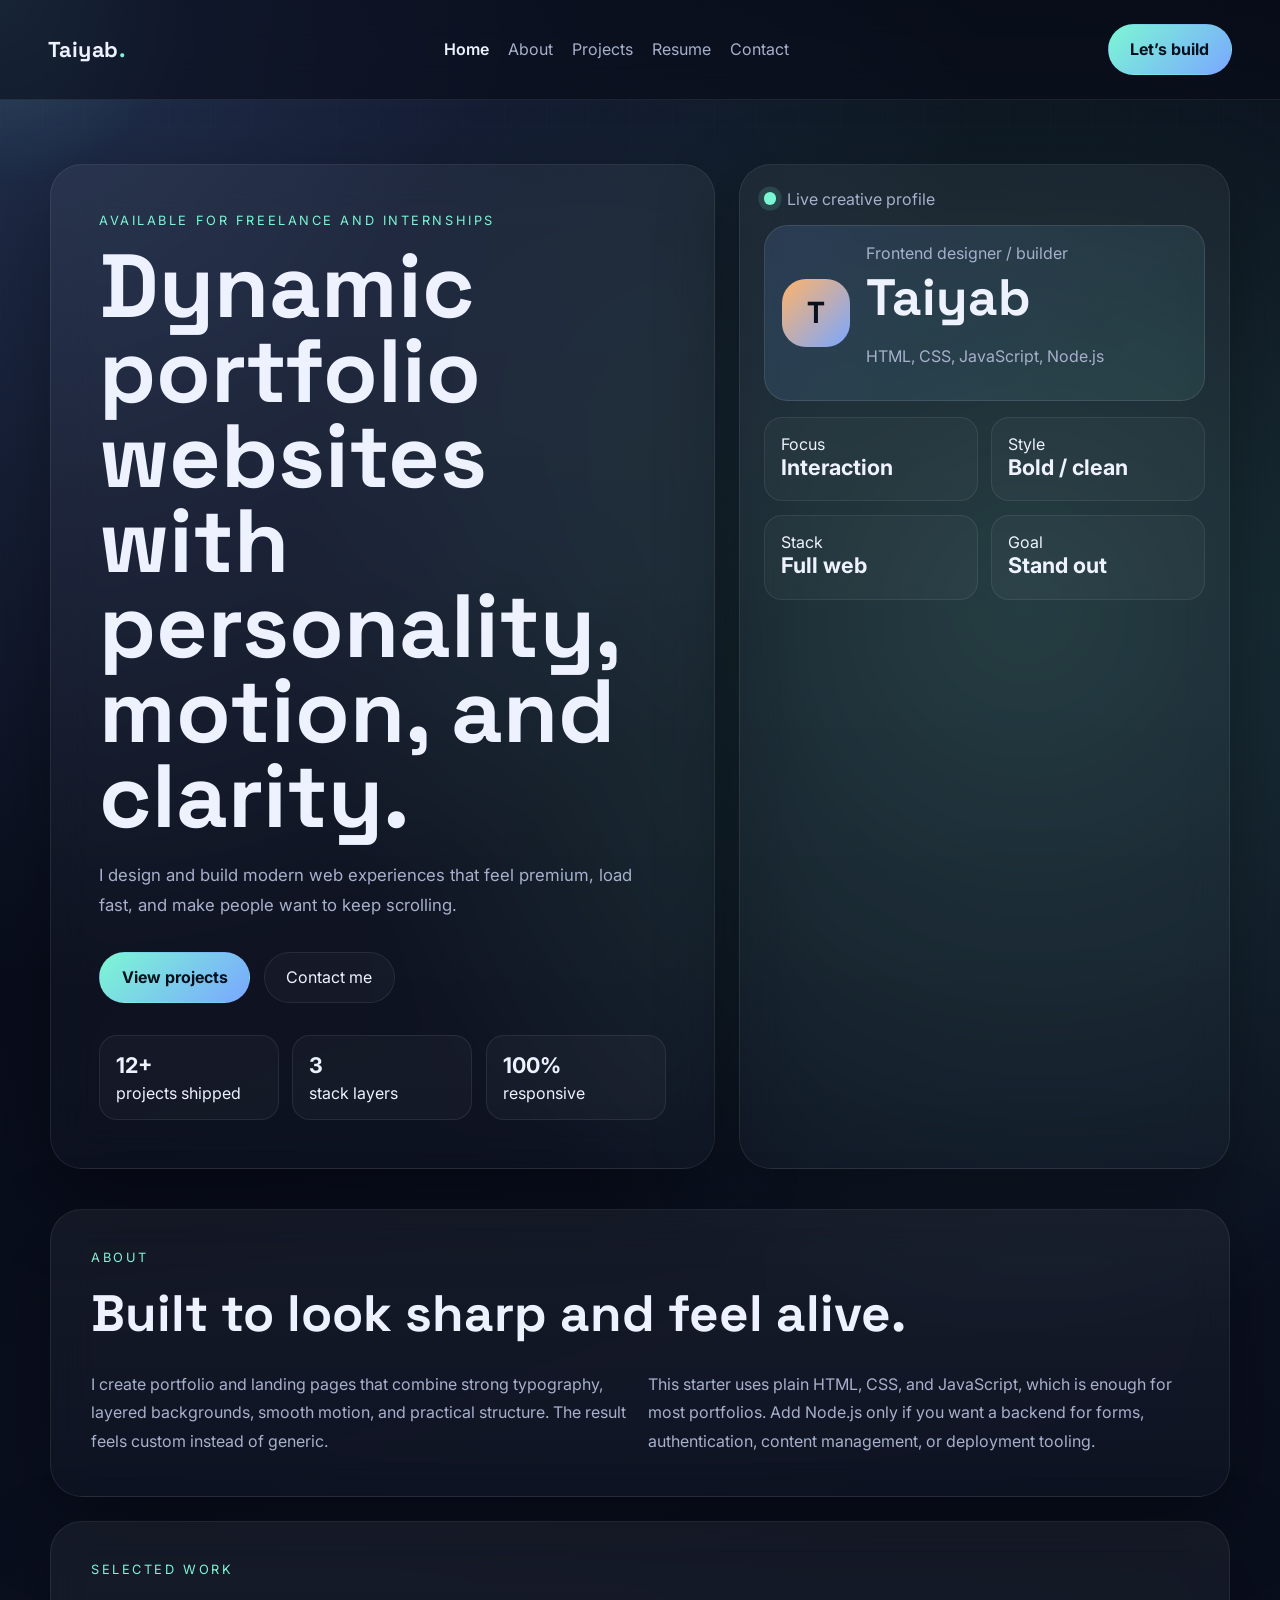
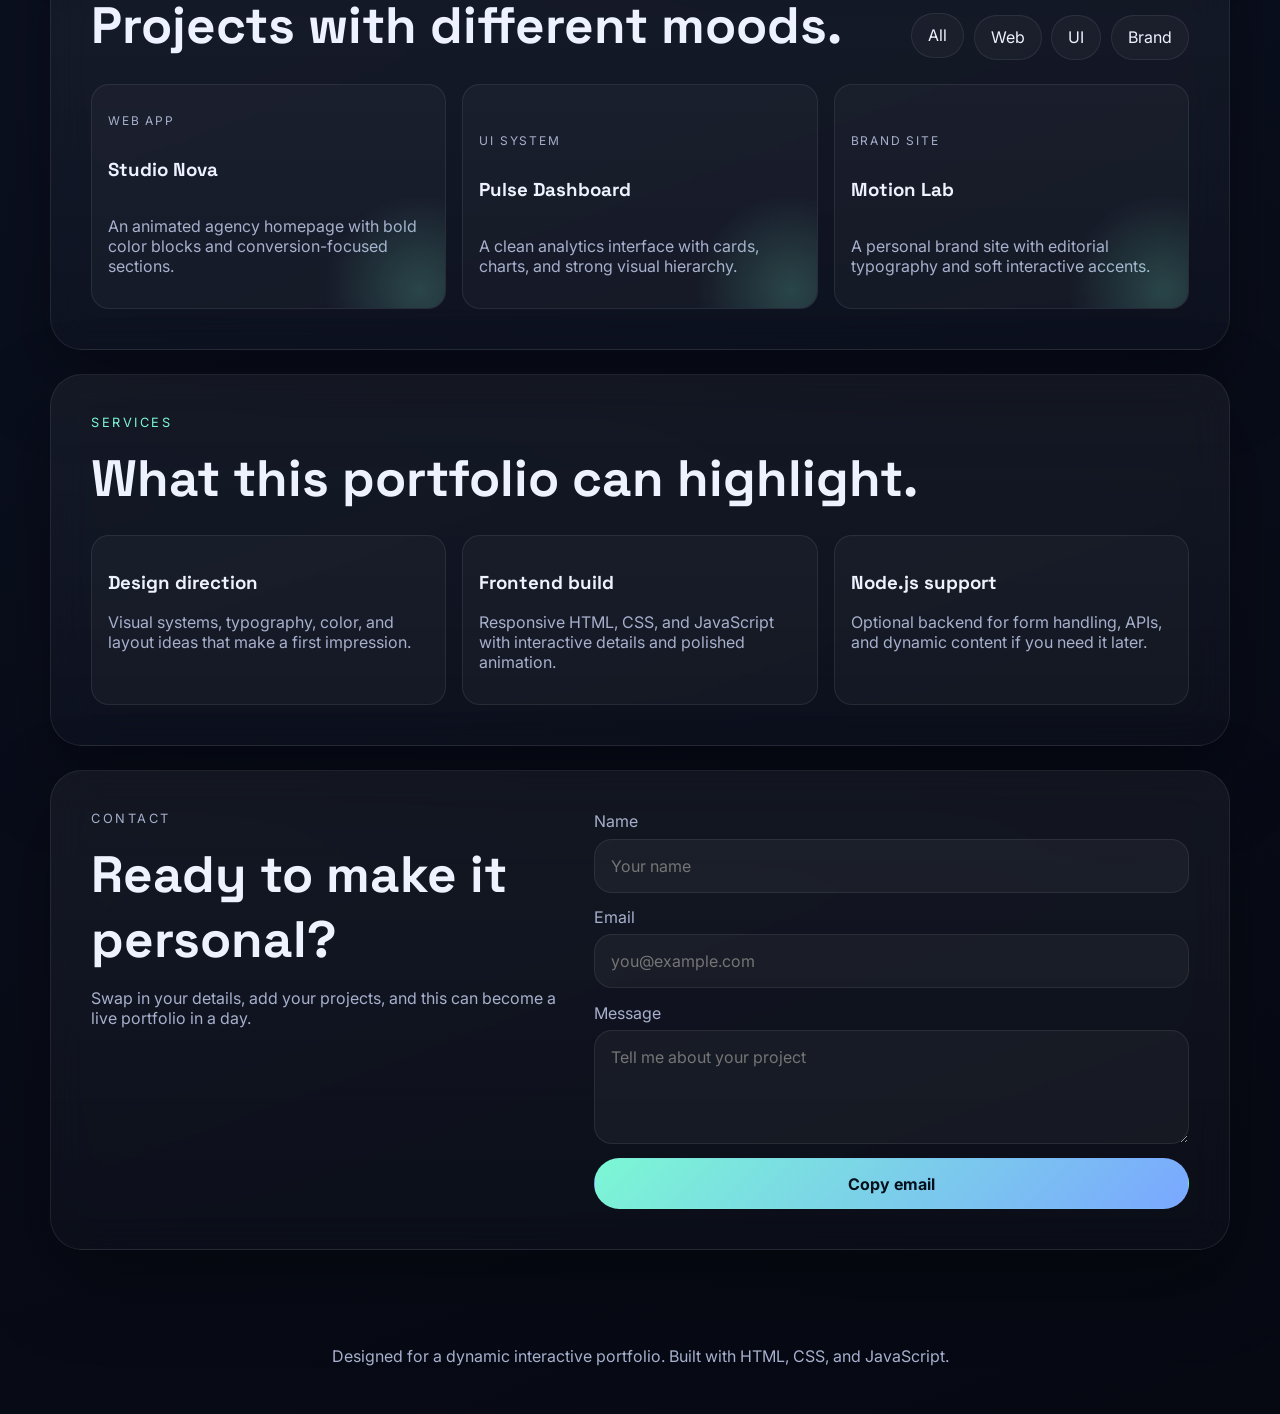
==== index.html @ 10c38002 "Move site files to repository root" ====
<!DOCTYPE html>
<html lang="en">
<head>
    <meta charset="UTF-8">
    <meta name="viewport" content="width=device-width, initial-scale=1.0">
    <meta name="theme-color" content="#0b1020">
    <meta name="description" content="A dynamic interactive portfolio website template built with HTML, CSS, and JavaScript.">
    <title>Taiyab | Creative Portfolio</title>
    <link rel="stylesheet" href="style.css">
</head>
<body>
    <div class="cursor-glow" aria-hidden="true"></div>

    <header class="site-header">
        <a class="brand" href="#home">Taiyab<span>.</span></a>
        <nav class="site-nav" aria-label="Primary">
            <a href="index.html" aria-current="page">Home</a>
            <a href="about.html">About</a>
            <a href="projects.html">Projects</a>
            <a href="resume.html">Resume</a>
            <a href="contact.html">Contact</a>
        </nav>
        <a class="header-cta" href="contact.html">Let’s build</a>
    </header>

    <main>
        <section class="hero" id="home">
            <div class="hero-copy reveal">
                <p class="eyebrow">Available for freelance and internships</p>
                <h1>Dynamic portfolio websites with personality, motion, and clarity.</h1>
                <p class="lead">I design and build modern web experiences that feel premium, load fast, and make people want to keep scrolling.</p>
                <div class="hero-actions">
                    <a class="button button-primary" href="#work">View projects</a>
                    <a class="button button-secondary" href="#contact">Contact me</a>
                </div>
                <ul class="quick-stats">
                    <li><strong>12+</strong><span>projects shipped</span></li>
                    <li><strong>3</strong><span>stack layers</span></li>
                    <li><strong>100%</strong><span>responsive</span></li>
                </ul>
            </div>
            <div class="hero-panel reveal">
                <div class="panel-top">
                    <span class="status-dot"></span>
                    <span>Live creative profile</span>
                </div>
                <div class="profile-card">
                    <div class="profile-avatar">T</div>
                    <div>
                        <p class="profile-role">Frontend designer / builder</p>
                        <h2>Taiyab</h2>
                        <p class="profile-note">HTML, CSS, JavaScript, Node.js</p>
                    </div>
                </div>
                <div class="mini-grid">
                    <article>
                        <span>Focus</span>
                        <strong>Interaction</strong>
                    </article>
                    <article>
                        <span>Style</span>
                        <strong>Bold / clean</strong>
                    </article>
                    <article>
                        <span>Stack</span>
                        <strong>Full web</strong>
                    </article>
                    <article>
                        <span>Goal</span>
                        <strong>Stand out</strong>
                    </article>
                </div>
            </div>
        </section>

        <section class="section reveal" id="about">
            <div class="section-heading">
                <p class="eyebrow">About</p>
                <h2>Built to look sharp and feel alive.</h2>
            </div>
            <div class="about-grid">
                <p>I create portfolio and landing pages that combine strong typography, layered backgrounds, smooth motion, and practical structure. The result feels custom instead of generic.</p>
                <p>This starter uses plain HTML, CSS, and JavaScript, which is enough for most portfolios. Add Node.js only if you want a backend for forms, authentication, content management, or deployment tooling.</p>
            </div>
        </section>

        <section class="section reveal" id="work">
            <div class="section-heading section-heading-row">
                <div>
                    <p class="eyebrow">Selected work</p>
                    <h2>Projects with different moods.</h2>
                </div>
                <div class="filter-group" role="tablist" aria-label="Project filters">
                    <button class="filter active" data-filter="all">All</button>
                    <button class="filter" data-filter="web">Web</button>
                    <button class="filter" data-filter="ui">UI</button>
                    <button class="filter" data-filter="brand">Brand</button>
                </div>
            </div>
            <div class="project-grid">
                <article class="project-card" data-category="web">
                    <p class="project-tag">Web app</p>
                    <h3>Studio Nova</h3>
                    <p>An animated agency homepage with bold color blocks and conversion-focused sections.</p>
                </article>
                <article class="project-card" data-category="ui">
                    <p class="project-tag">UI system</p>
                    <h3>Pulse Dashboard</h3>
                    <p>A clean analytics interface with cards, charts, and strong visual hierarchy.</p>
                </article>
                <article class="project-card" data-category="brand">
                    <p class="project-tag">Brand site</p>
                    <h3>Motion Lab</h3>
                    <p>A personal brand site with editorial typography and soft interactive accents.</p>
                </article>
            </div>
        </section>

        <section class="section reveal" id="services">
            <div class="section-heading">
                <p class="eyebrow">Services</p>
                <h2>What this portfolio can highlight.</h2>
            </div>
            <div class="service-list">
                <article>
                    <h3>Design direction</h3>
                    <p>Visual systems, typography, color, and layout ideas that make a first impression.</p>
                </article>
                <article>
                    <h3>Frontend build</h3>
                    <p>Responsive HTML, CSS, and JavaScript with interactive details and polished animation.</p>
                </article>
                <article>
                    <h3>Node.js support</h3>
                    <p>Optional backend for form handling, APIs, and dynamic content if you need it later.</p>
                </article>
            </div>
        </section>

        <section class="section reveal contact-section" id="contact">
            <div>
                <p class="eyebrow">Contact</p>
                <h2>Ready to make it personal?</h2>
                <p>Swap in your details, add your projects, and this can become a live portfolio in a day.</p>
            </div>
            <form class="contact-form">
                <label>
                    <span>Name</span>
                    <input type="text" name="name" placeholder="Your name">
                </label>
                <label>
                    <span>Email</span>
                    <input type="email" name="email" placeholder="you@example.com">
                </label>
                <label>
                    <span>Message</span>
                    <textarea name="message" rows="4" placeholder="Tell me about your project"></textarea>
                </label>
                <button class="button button-primary" type="button" id="copyEmail">Copy email</button>
            </form>
        </section>
    </main>

    <footer class="site-footer">
        <p>Designed for a dynamic interactive portfolio. Built with HTML, CSS, and JavaScript.</p>
    </footer>

    <script src="script.js"></script>
</body>
</html>
---- style.css ----
@import url('https://fonts.googleapis.com/css2?family=Inter:wght@400;500;600;700;800&family=Space+Grotesk:wght@400;500;700&display=swap');

:root {
    --bg: #070b17;
    --bg-soft: rgba(14, 21, 40, 0.72);
    --surface: rgba(18, 26, 48, 0.78);
    --surface-strong: rgba(24, 34, 60, 0.92);
    --text: #eef2ff;
    --muted: #a7b0cc;
    --line: rgba(255, 255, 255, 0.08);
    --accent: #7cf7d4;
    --accent-strong: #7aa7ff;
    --accent-warm: #ffb36b;
    --shadow: 0 30px 80px rgba(0, 0, 0, 0.35);
    --radius-xl: 32px;
    --radius-lg: 24px;
    --radius-md: 18px;
}

* {
    box-sizing: border-box;
}

html {
    scroll-behavior: smooth;
}

body {
    margin: 0;
    font-family: 'Inter', sans-serif;
    color: var(--text);
    background:
        radial-gradient(circle at top left, rgba(122, 167, 255, 0.25), transparent 30%),
        radial-gradient(circle at 80% 20%, rgba(124, 247, 212, 0.18), transparent 28%),
        linear-gradient(160deg, #050814 0%, #0b1020 48%, #060912 100%);
    min-height: 100vh;
    overflow-x: hidden;
}

body::before {
    content: '';
    position: fixed;
    inset: 0;
    pointer-events: none;
    background-image: linear-gradient(rgba(255, 255, 255, 0.02) 1px, transparent 1px), linear-gradient(90deg, rgba(255, 255, 255, 0.02) 1px, transparent 1px);
    background-size: 42px 42px;
    mask-image: linear-gradient(to bottom, rgba(0, 0, 0, 0.6), transparent 85%);
}

a {
    color: inherit;
    text-decoration: none;
}

button,
input,
textarea {
    font: inherit;
}

.cursor-glow {
    position: fixed;
    top: 0;
    left: 0;
    width: 420px;
    height: 420px;
    background: radial-gradient(circle, rgba(124, 247, 212, 0.16), transparent 65%);
    transform: translate(-50%, -50%);
    pointer-events: none;
    filter: blur(16px);
    opacity: 0.9;
    transition: transform 0.15s ease;
    z-index: 0;
}

.site-header,
main,
.site-footer {
    position: relative;
    z-index: 1;
}

.site-header {
    display: flex;
    align-items: center;
    justify-content: space-between;
    gap: 1rem;
    padding: 1.5rem clamp(1.25rem, 4vw, 3rem);
    position: sticky;
    top: 0;
    backdrop-filter: blur(18px);
    background: rgba(7, 11, 23, 0.58);
    border-bottom: 1px solid var(--line);
}

.brand,
.section h2,
.hero h1,
.profile-card h2,
.project-card h3,
.service-list h3,
.contact-section h2 {
    font-family: 'Space Grotesk', sans-serif;
}

.brand {
    font-size: 1.35rem;
    font-weight: 700;
    letter-spacing: 0.02em;
}

.brand span {
    color: var(--accent);
}

.site-nav {
    display: flex;
    gap: 1.2rem;
    color: var(--muted);
}

.site-nav a:hover,
.site-nav a:focus-visible {
    color: var(--text);
}

.site-nav a[aria-current='page'] {
    color: var(--text);
    font-weight: 600;
}

.header-cta,
.button {
    border-radius: 999px;
    padding: 0.9rem 1.35rem;
    border: 1px solid transparent;
    transition: transform 0.2s ease, border-color 0.2s ease, background 0.2s ease;
}

.header-cta,
.button-primary {
    background: linear-gradient(135deg, var(--accent), var(--accent-strong));
    color: #04101b;
    font-weight: 700;
}

.button-secondary {
    border-color: var(--line);
    background: rgba(255, 255, 255, 0.03);
}

.header-cta:hover,
.button:hover,
.filter:hover,
.filter.active {
    transform: translateY(-2px);
}

main {
    width: min(1180px, calc(100% - 2rem));
    margin: 0 auto;
    padding: 2rem 0 5rem;
}

.hero {
    display: grid;
    grid-template-columns: 1.15fr 0.85fr;
    gap: 1.5rem;
    align-items: stretch;
    min-height: calc(100vh - 140px);
    padding: 2rem 0 1rem;
}

.hero-copy,
.hero-panel,
.section,
.contact-section {
    background: linear-gradient(180deg, rgba(255, 255, 255, 0.05), rgba(255, 255, 255, 0.02));
    border: 1px solid var(--line);
    border-radius: var(--radius-xl);
    box-shadow: var(--shadow);
    backdrop-filter: blur(20px);
}

.hero-copy {
    padding: clamp(1.5rem, 4vw, 3rem);
    display: flex;
    flex-direction: column;
    justify-content: center;
}

.eyebrow {
    text-transform: uppercase;
    letter-spacing: 0.2em;
    font-size: 0.8rem;
    color: var(--accent);
    margin: 0 0 1rem;
}

.hero h1 {
    margin: 0;
    font-size: clamp(3rem, 7vw, 6rem);
    line-height: 0.95;
    max-width: 12ch;
}

.lead,
.about-grid p,
.project-card p,
.service-list p,
.contact-section p,
.site-footer p,
.profile-note,
.profile-role {
    color: var(--muted);
}

.lead {
    max-width: 60ch;
    font-size: 1.05rem;
    line-height: 1.8;
    margin: 1.25rem 0 0;
}

.hero-actions {
    display: flex;
    flex-wrap: wrap;
    gap: 0.85rem;
    margin: 2rem 0 0;
}

.quick-stats {
    display: grid;
    grid-template-columns: repeat(3, minmax(0, 1fr));
    gap: 0.85rem;
    list-style: none;
    padding: 0;
    margin: 2rem 0 0;
}

.quick-stats li,
.mini-grid article,
.service-list article,
.project-card {
    background: rgba(255, 255, 255, 0.03);
    border: 1px solid var(--line);
    border-radius: var(--radius-md);
}

.quick-stats li {
    padding: 1rem;
}

.quick-stats strong,
.mini-grid strong {
    display: block;
    font-size: 1.35rem;
    margin-bottom: 0.3rem;
}

.hero-panel {
    padding: 1.5rem;
    display: flex;
    flex-direction: column;
    gap: 1rem;
}

.panel-top {
    display: flex;
    align-items: center;
    gap: 0.65rem;
    color: var(--muted);
}

.status-dot {
    width: 0.8rem;
    height: 0.8rem;
    border-radius: 50%;
    background: var(--accent);
    box-shadow: 0 0 0 0.35rem rgba(124, 247, 212, 0.14);
}

.profile-card {
    display: flex;
    gap: 1rem;
    align-items: center;
    padding: 1.1rem;
    border-radius: var(--radius-lg);
    background: linear-gradient(135deg, rgba(122, 167, 255, 0.14), rgba(124, 247, 212, 0.08));
    border: 1px solid rgba(255, 255, 255, 0.1);
}

.profile-avatar {
    width: 4.25rem;
    aspect-ratio: 1;
    border-radius: 24px;
    display: grid;
    place-items: center;
    font-family: 'Space Grotesk', sans-serif;
    font-size: 1.9rem;
    font-weight: 700;
    background: linear-gradient(135deg, var(--accent-warm), var(--accent-strong));
    color: #09111f;
}

.profile-card h2,
.section h2,
.contact-section h2 {
    margin: 0.1rem 0;
    font-size: clamp(2rem, 4vw, 3.25rem);
}

.profile-role {
    margin: 0;
}

.mini-grid {
    display: grid;
    grid-template-columns: repeat(2, minmax(0, 1fr));
    gap: 0.85rem;
}

.mini-grid article,
.service-list article,
.project-card {
    padding: 1rem;
}

.section {
    margin-top: 1.5rem;
    padding: clamp(1.5rem, 4vw, 2.5rem);
}

.section-heading {
    margin-bottom: 1.5rem;
}

.page-hero {
    display: grid;
    gap: 0.5rem;
}

.section-heading-row {
    display: flex;
    align-items: end;
    justify-content: space-between;
    gap: 1rem;
}

.about-grid,
.service-list,
.project-grid,
.contact-section {
    display: grid;
    gap: 1rem;
}

.about-grid {
    grid-template-columns: repeat(2, minmax(0, 1fr));
}

.page-about-grid {
    grid-template-columns: repeat(2, minmax(0, 1fr));
}

.about-grid p {
    line-height: 1.8;
    margin: 0;
}

.filter-group {
    display: flex;
    flex-wrap: wrap;
    gap: 0.6rem;
}

.filter {
    border: 1px solid var(--line);
    background: rgba(255, 255, 255, 0.03);
    color: var(--text);
    padding: 0.7rem 1rem;
    border-radius: 999px;
    cursor: pointer;
}

.project-grid,
.service-list {
    grid-template-columns: repeat(3, minmax(0, 1fr));
}

.project-card {
    min-height: 220px;
    display: flex;
    flex-direction: column;
    justify-content: end;
    position: relative;
    overflow: hidden;
}

.project-card::before {
    content: '';
    position: absolute;
    inset: auto -20% -35% auto;
    width: 12rem;
    height: 12rem;
    border-radius: 50%;
    background: radial-gradient(circle, rgba(124, 247, 212, 0.2), transparent 70%);
}

.project-tag {
    color: var(--accent);
    text-transform: uppercase;
    letter-spacing: 0.15em;
    font-size: 0.75rem;
}

.contact-section {
    grid-template-columns: 0.9fr 1.1fr;
    align-items: start;
}

.resume-grid {
    grid-template-columns: repeat(3, minmax(0, 1fr));
}

.timeline {
    display: grid;
    gap: 1rem;
}

.timeline-item {
    padding: 1.15rem;
    border-radius: var(--radius-md);
    border: 1px solid var(--line);
    background: rgba(255, 255, 255, 0.03);
}

.timeline-item span {
    color: var(--accent);
    text-transform: uppercase;
    letter-spacing: 0.15em;
    font-size: 0.75rem;
}

.timeline-item strong {
    display: block;
    margin: 0.5rem 0;
    font-size: 1.15rem;
}

.contact-links {
    margin-top: 1rem;
}

.contact-form {
    display: grid;
    gap: 0.9rem;
}

.contact-form label {
    display: grid;
    gap: 0.45rem;
    color: var(--muted);
}

.contact-form input,
.contact-form textarea {
    width: 100%;
    border-radius: 18px;
    border: 1px solid var(--line);
    background: rgba(255, 255, 255, 0.04);
    color: var(--text);
    padding: 1rem;
    outline: none;
}

.contact-form input:focus,
.contact-form textarea:focus {
    border-color: rgba(124, 247, 212, 0.45);
    box-shadow: 0 0 0 4px rgba(124, 247, 212, 0.08);
}

.site-footer {
    width: min(1180px, calc(100% - 2rem));
    margin: 0 auto;
    padding: 0 0 2rem;
    text-align: center;
}

.reveal {
    opacity: 0;
    transform: translateY(24px);
    transition: opacity 0.8s ease, transform 0.8s ease;
}

.reveal.visible {
    opacity: 1;
    transform: translateY(0);
}

@media (max-width: 980px) {
    .hero,
    .contact-section,
    .about-grid,
    .project-grid,
    .service-list,
    .resume-grid,
    .page-about-grid {
        grid-template-columns: 1fr;
    }

    .site-nav {
        display: none;
    }

    .section-heading-row {
        align-items: start;
        flex-direction: column;
    }
}

@media (max-width: 640px) {
    .site-header {
        padding-inline: 1rem;
    }

    main,
    .site-footer {
        width: min(100% - 1rem, 1180px);
    }

    .hero-copy,
    .hero-panel,
    .section,
    .contact-section {
        border-radius: 24px;
    }

    .quick-stats,
    .mini-grid {
        grid-template-columns: 1fr 1fr;
    }

    .hero h1 {
        max-width: 100%;
    }
}
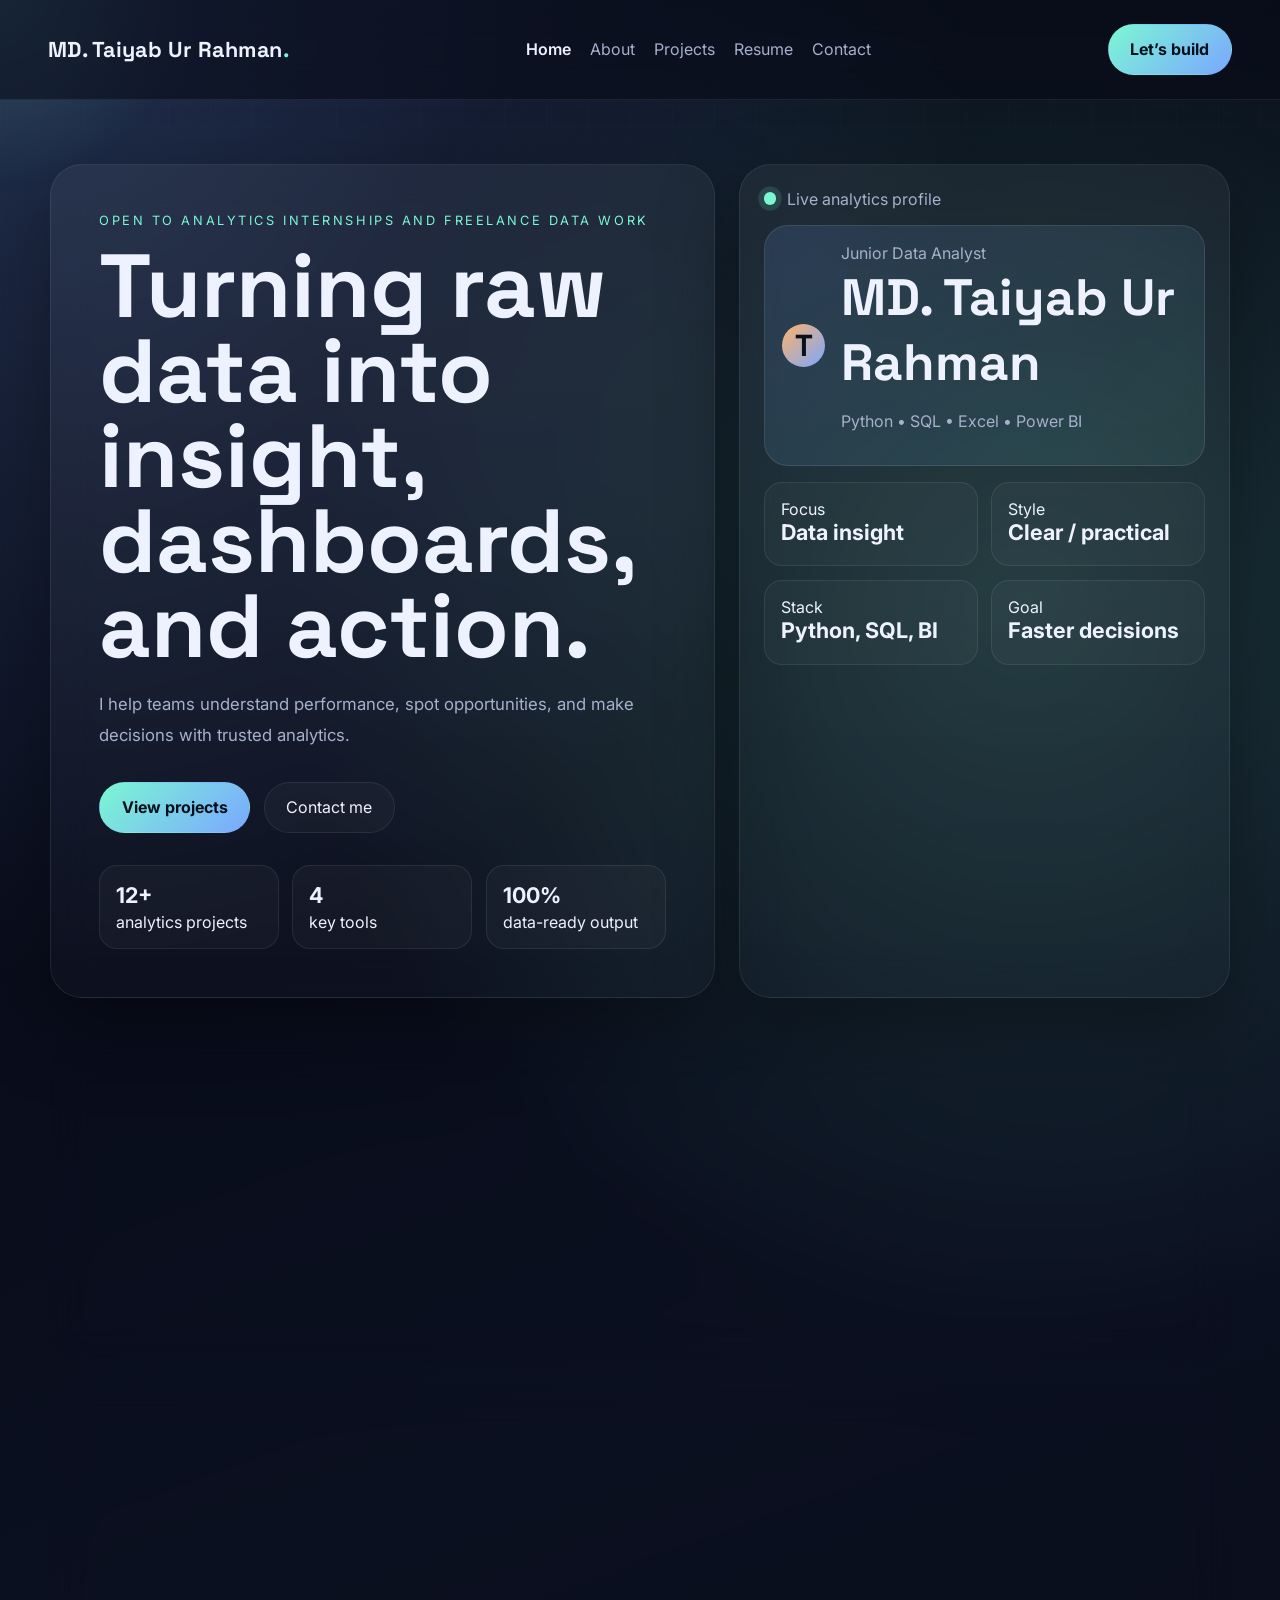
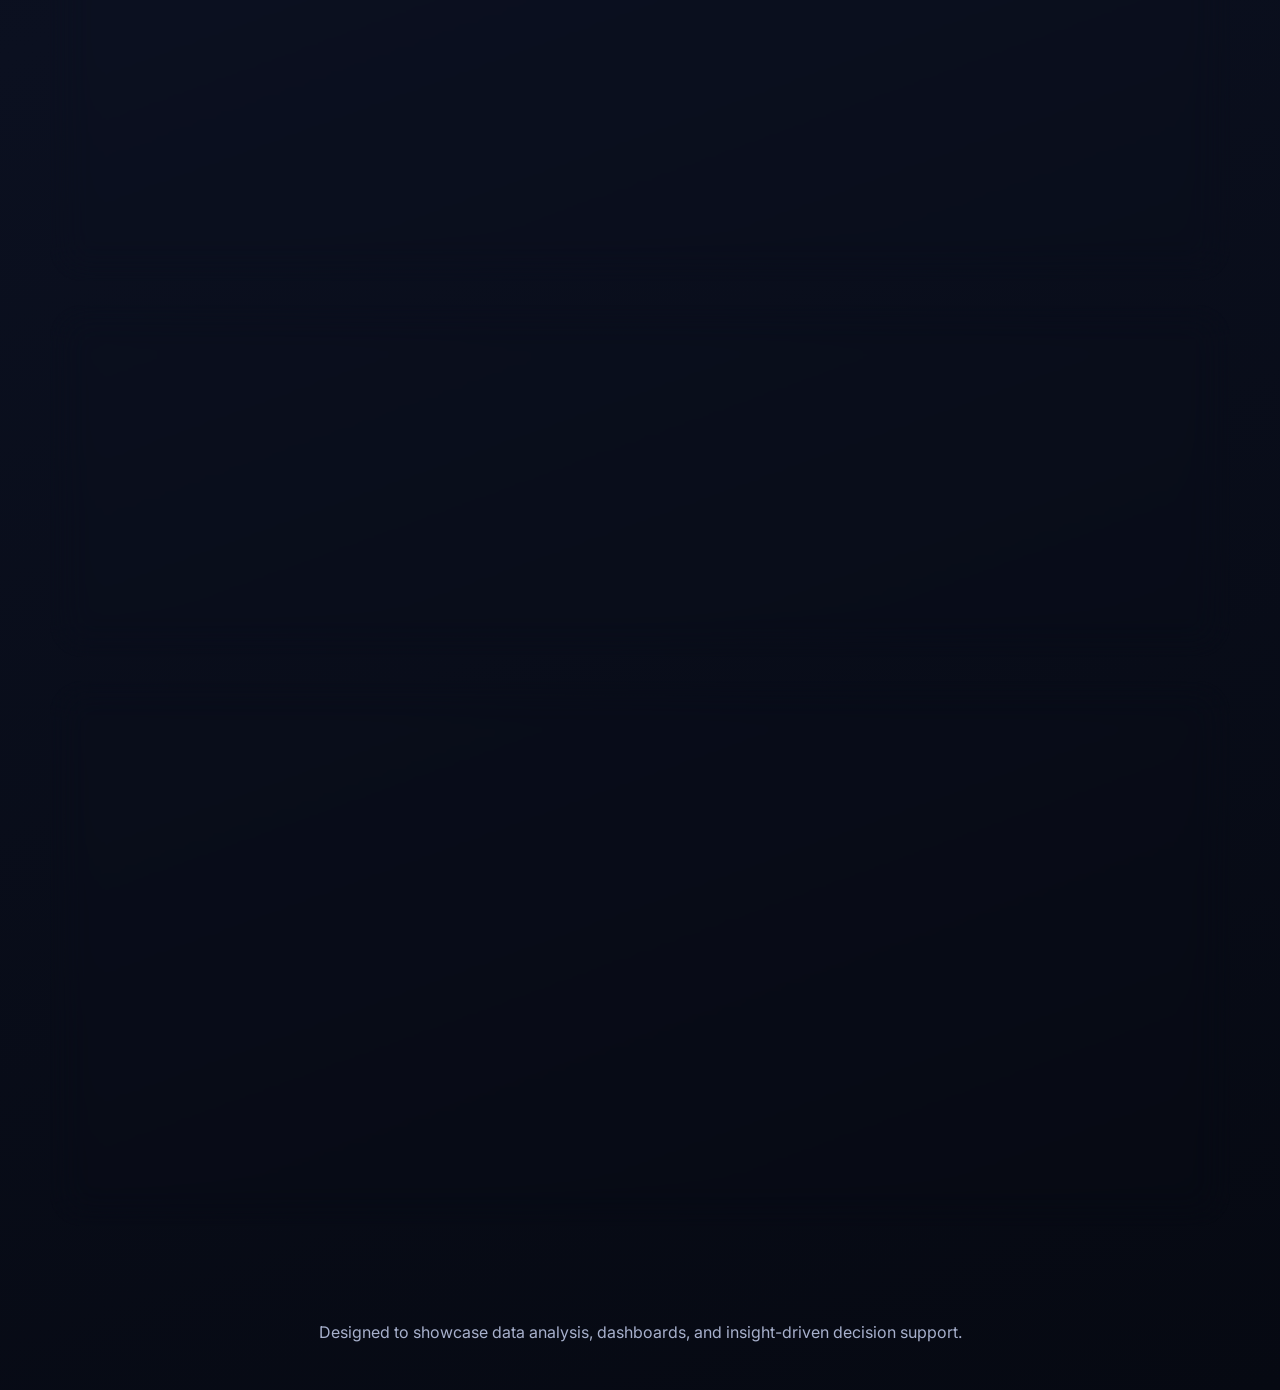
==== commit 227c8a08: "Update index.html" ====
--- a/index.html
+++ b/index.html
@@ -4,15 +4,15 @@
     <meta charset="UTF-8">
     <meta name="viewport" content="width=device-width, initial-scale=1.0">
     <meta name="theme-color" content="#0b1020">
-    <meta name="description" content="A dynamic interactive portfolio website template built with HTML, CSS, and JavaScript.">
-    <title>Taiyab | Creative Portfolio</title>
+    <meta name="description" content="Portfolio of MD. Taiyab Ur Rahman — Junior Data Analyst. Data projects, visualizations, and analysis examples.">
+    <title>MD. Taiyab Ur Rahman | Junior Data Analyst</title>
     <link rel="stylesheet" href="style.css">
 </head>
 <body>
     <div class="cursor-glow" aria-hidden="true"></div>
 
     <header class="site-header">
-        <a class="brand" href="#home">Taiyab<span>.</span></a>
+        <a class="brand" href="#home">MD. Taiyab Ur Rahman<span>.</span></a>
         <nav class="site-nav" aria-label="Primary">
             <a href="index.html" aria-current="page">Home</a>
             <a href="about.html">About</a>
@@ -20,55 +20,63 @@
             <a href="resume.html">Resume</a>
             <a href="contact.html">Contact</a>
         </nav>
-        <a class="header-cta" href="contact.html">Let’s build</a>
+        <a class="header-cta" href="build.html">Let’s build</a>
     </header>
 
     <main>
         <section class="hero" id="home">
             <div class="hero-copy reveal">
-                <p class="eyebrow">Available for freelance and internships</p>
-                <h1>Dynamic portfolio websites with personality, motion, and clarity.</h1>
-                <p class="lead">I design and build modern web experiences that feel premium, load fast, and make people want to keep scrolling.</p>
+                <p class="eyebrow">Open to analytics internships and freelance data work</p>
+                <h1>Turning raw data into insight, dashboards, and action.</h1>
+                <p class="lead">I help teams understand performance, spot opportunities, and make decisions with trusted analytics.</p>
                 <div class="hero-actions">
-                    <a class="button button-primary" href="#work">View projects</a>
-                    <a class="button button-secondary" href="#contact">Contact me</a>
+                    <a class="button button-primary" href="#work" id="heroProjects">View projects</a>
+                    <a class="button button-secondary" href="#contact" id="heroContact">Contact me</a>
                 </div>
                 <ul class="quick-stats">
-                    <li><strong>12+</strong><span>projects shipped</span></li>
-                    <li><strong>3</strong><span>stack layers</span></li>
-                    <li><strong>100%</strong><span>responsive</span></li>
+                    <li><strong>12+</strong><span>analytics projects</span></li>
+                    <li><strong>4</strong><span>key tools</span></li>
+                    <li><strong>100%</strong><span>data-ready output</span></li>
                 </ul>
             </div>
             <div class="hero-panel reveal">
                 <div class="panel-top">
                     <span class="status-dot"></span>
-                    <span>Live creative profile</span>
+                    <span>Live analytics profile</span>
                 </div>
                 <div class="profile-card">
                     <div class="profile-avatar">T</div>
                     <div>
-                        <p class="profile-role">Frontend designer / builder</p>
-                        <h2>Taiyab</h2>
-                        <p class="profile-note">HTML, CSS, JavaScript, Node.js</p>
+                        <p class="profile-role">Junior Data Analyst</p>
+                        <h2>MD. Taiyab Ur Rahman</h2>
+                        <p class="profile-note">Python • SQL • Excel • Power BI</p>
                     </div>
                 </div>
                 <div class="mini-grid">
-                    <article>
-                        <span>Focus</span>
-                        <strong>Interaction</strong>
-                    </article>
-                    <article>
-                        <span>Style</span>
-                        <strong>Bold / clean</strong>
-                    </article>
-                    <article>
-                        <span>Stack</span>
-                        <strong>Full web</strong>
-                    </article>
-                    <article>
-                        <span>Goal</span>
-                        <strong>Stand out</strong>
-                    </article>
+                    <a href="#about">
+                        <article>
+                            <span>Focus</span>
+                            <strong>Data insight</strong>
+                        </article>
+                    </a>
+                    <a href="#services">
+                        <article>
+                            <span>Style</span>
+                            <strong>Clear / practical</strong>
+                        </article>
+                    </a>
+                    <a href="#work">
+                        <article>
+                            <span>Stack</span>
+                            <strong>Python, SQL, BI</strong>
+                        </article>
+                    </a>
+                    <a href="#contact">
+                        <article>
+                            <span>Goal</span>
+                            <strong>Faster decisions</strong>
+                        </article>
+                    </a>
                 </div>
             </div>
         </section>
@@ -76,11 +84,11 @@
         <section class="section reveal" id="about">
             <div class="section-heading">
                 <p class="eyebrow">About</p>
-                <h2>Built to look sharp and feel alive.</h2>
+                <h2>Turning data into insights people can act on.</h2>
             </div>
             <div class="about-grid">
-                <p>I create portfolio and landing pages that combine strong typography, layered backgrounds, smooth motion, and practical structure. The result feels custom instead of generic.</p>
-                <p>This starter uses plain HTML, CSS, and JavaScript, which is enough for most portfolios. Add Node.js only if you want a backend for forms, authentication, content management, or deployment tooling.</p>
+                <p>I analyze datasets, create visual stories, and build dashboards that make business trends easy to understand.</p>
+                <p>I use Python, SQL, Excel, and BI tools to clean data, validate patterns, and deliver insight-driven recommendations.</p>
             </div>
         </section>
 
@@ -92,26 +100,26 @@
                 </div>
                 <div class="filter-group" role="tablist" aria-label="Project filters">
                     <button class="filter active" data-filter="all">All</button>
-                    <button class="filter" data-filter="web">Web</button>
-                    <button class="filter" data-filter="ui">UI</button>
-                    <button class="filter" data-filter="brand">Brand</button>
+                    <button class="filter" data-filter="analysis">Analysis</button>
+                    <button class="filter" data-filter="dashboard">Dashboard</button>
+                    <button class="filter" data-filter="pipeline">Pipeline</button>
                 </div>
             </div>
             <div class="project-grid">
-                <article class="project-card" data-category="web">
-                    <p class="project-tag">Web app</p>
-                    <h3>Studio Nova</h3>
-                    <p>An animated agency homepage with bold color blocks and conversion-focused sections.</p>
+                <article class="project-card" data-category="analysis" data-image="https://images.unsplash.com/photo-1522202176988-66273c2fd55f?auto=format&fit=crop&w=800&q=80" data-link="https://www.kaggle.com/datasets?search=customer+analytics">
+                    <p class="project-tag">Analysis</p>
+                    <h3>Customer Insights</h3>
+                    <p>Exploratory analysis combining multiple datasets to uncover user behavior patterns.</p>
                 </article>
-                <article class="project-card" data-category="ui">
-                    <p class="project-tag">UI system</p>
-                    <h3>Pulse Dashboard</h3>
-                    <p>A clean analytics interface with cards, charts, and strong visual hierarchy.</p>
+                <article class="project-card" data-category="dashboard" data-image="https://images.unsplash.com/photo-1498050108023-c5249f4df085?auto=format&fit=crop&w=800&q=80" data-link="https://www.tableau.com/learn/articles/dashboard-design-best-practices">
+                    <p class="project-tag">Dashboard</p>
+                    <h3>Performance Metrics</h3>
+                    <p>Interactive dashboard showing KPIs and drill-downs for product metrics.</p>
                 </article>
-                <article class="project-card" data-category="brand">
-                    <p class="project-tag">Brand site</p>
-                    <h3>Motion Lab</h3>
-                    <p>A personal brand site with editorial typography and soft interactive accents.</p>
+                <article class="project-card" data-category="pipeline" data-image="https://images.unsplash.com/photo-1518770660439-4636190af475?auto=format&fit=crop&w=800&q=80" data-link="https://airflow.apache.org/">
+                    <p class="project-tag">Pipeline</p>
+                    <h3>ETL Builder</h3>
+                    <p>ETL prototype that ingests, cleans, and prepares event data for analysis.</p>
                 </article>
             </div>
         </section>
@@ -119,20 +127,20 @@
         <section class="section reveal" id="services">
             <div class="section-heading">
                 <p class="eyebrow">Services</p>
-                <h2>What this portfolio can highlight.</h2>
+                <h2>What this work can highlight.</h2>
             </div>
             <div class="service-list">
                 <article>
-                    <h3>Design direction</h3>
-                    <p>Visual systems, typography, color, and layout ideas that make a first impression.</p>
+                    <h3>Data cleaning</h3>
+                    <p>Cleaning and transforming raw datasets so analysis is accurate and repeatable.</p>
                 </article>
                 <article>
-                    <h3>Frontend build</h3>
-                    <p>Responsive HTML, CSS, and JavaScript with interactive details and polished animation.</p>
+                    <h3>Analysis & modeling</h3>
+                    <p>Applying statistical analysis and basic modeling to uncover trends and insights.</p>
                 </article>
                 <article>
-                    <h3>Node.js support</h3>
-                    <p>Optional backend for form handling, APIs, and dynamic content if you need it later.</p>
+                    <h3>Dashboards & reporting</h3>
+                    <p>Building visual dashboards and reports that help stakeholders act on findings.</p>
                 </article>
             </div>
         </section>
@@ -140,9 +148,18 @@
         <section class="section reveal contact-section" id="contact">
             <div>
                 <p class="eyebrow">Contact</p>
-                <h2>Ready to make it personal?</h2>
-                <p>Swap in your details, add your projects, and this can become a live portfolio in a day.</p>
-            </div>
+                <h2>Ready to turn data into impact?</h2>
+                <p>Share your analytics goals, datasets, or reporting needs and I’ll help turn them into insight.</p>                <div class="social-links">
+                    <a href="https://wa.me/8801619130503" target="_blank" rel="noopener noreferrer" title="WhatsApp" class="social-icon whatsapp">
+                        <span>WhatsApp</span>
+                    </a>
+                    <a href="https://www.facebook.com/taiyab2026" target="_blank" rel="noopener noreferrer" title="Facebook" class="social-icon facebook">
+                        <span>Facebook</span>
+                    </a>
+                    <a href="https://www.instagram.com/taiyab_2026/" target="_blank" rel="noopener noreferrer" title="Instagram" class="social-icon instagram">
+                        <span>Instagram</span>
+                    </a>
+                </div>            </div>
             <form class="contact-form">
                 <label>
                     <span>Name</span>
@@ -157,14 +174,15 @@
                     <textarea name="message" rows="4" placeholder="Tell me about your project"></textarea>
                 </label>
                 <button class="button button-primary" type="button" id="copyEmail">Copy email</button>
+                <button class="button button-primary" type="submit">Send</button>
             </form>
         </section>
     </main>
 
     <footer class="site-footer">
-        <p>Designed for a dynamic interactive portfolio. Built with HTML, CSS, and JavaScript.</p>
+        <p>Designed to showcase data analysis, dashboards, and insight-driven decision support.</p>
     </footer>
 
     <script src="script.js"></script>
 </body>
-</html>+</html>
